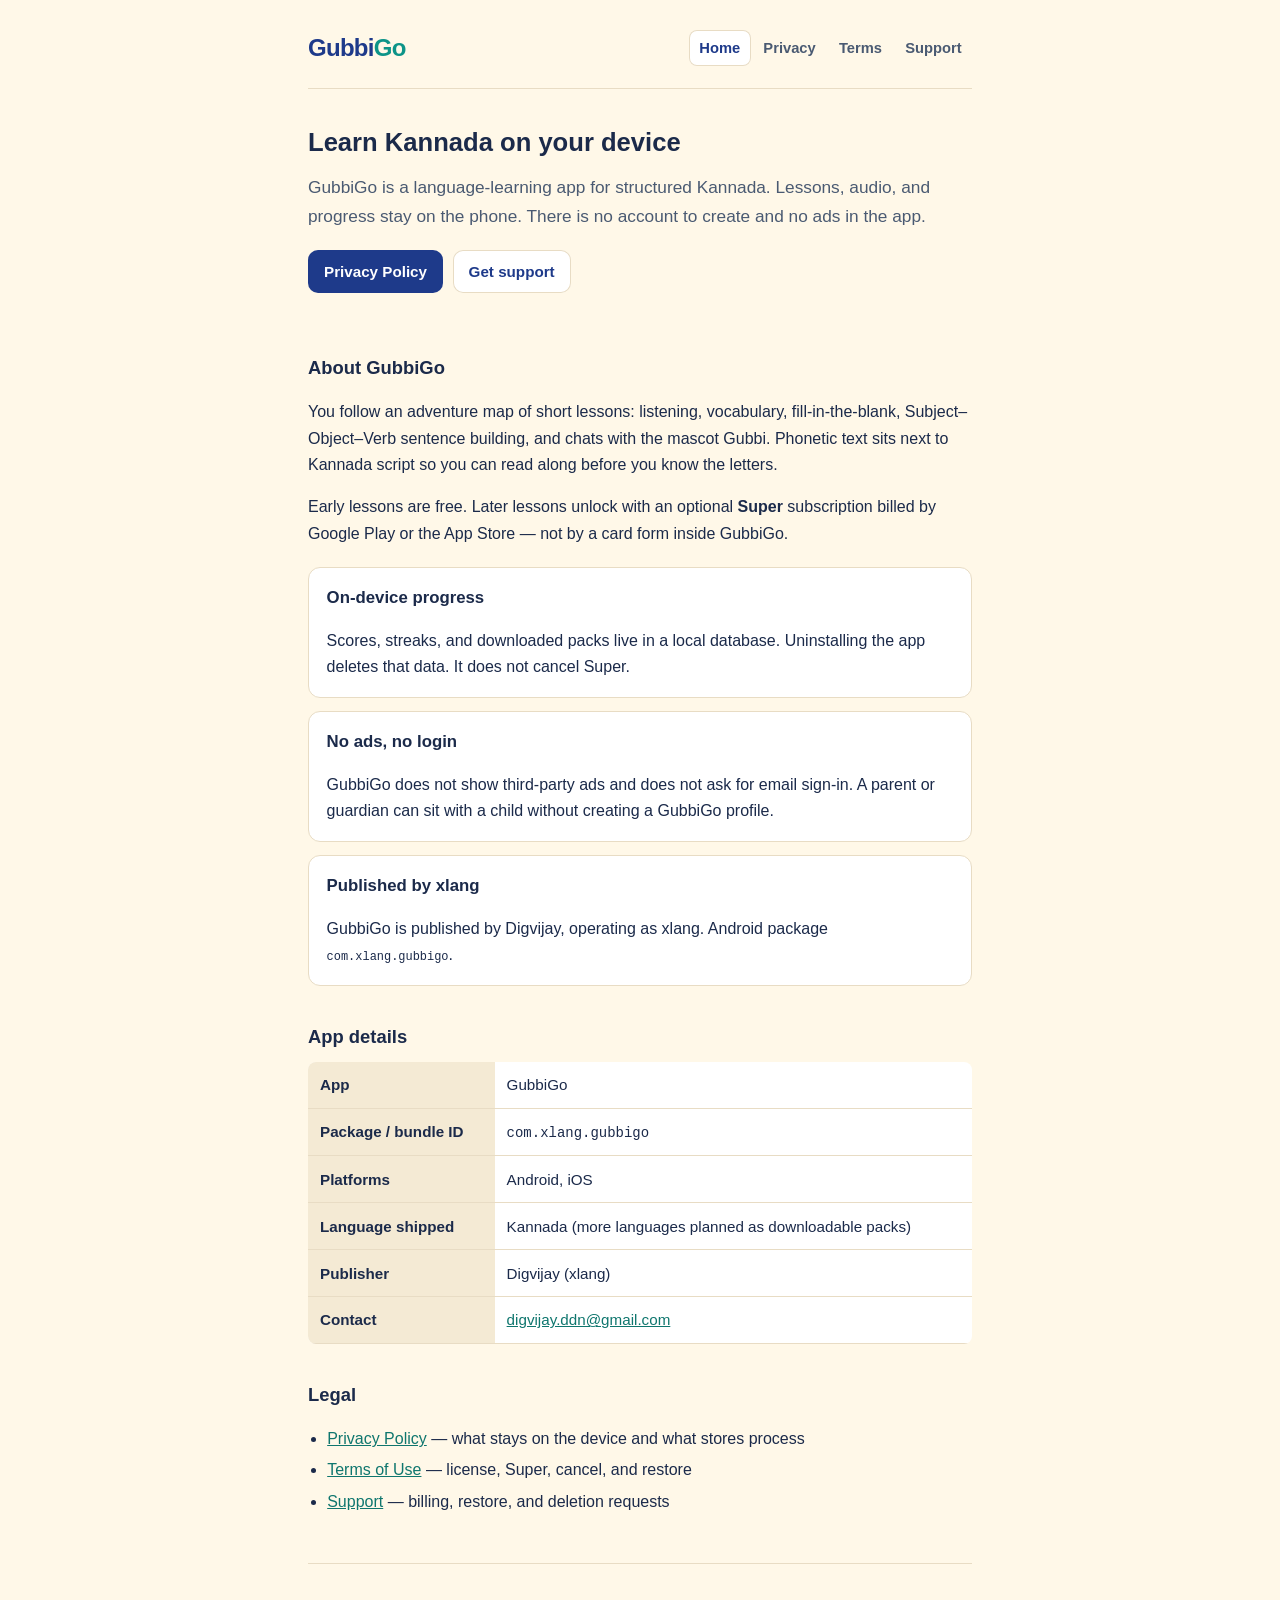
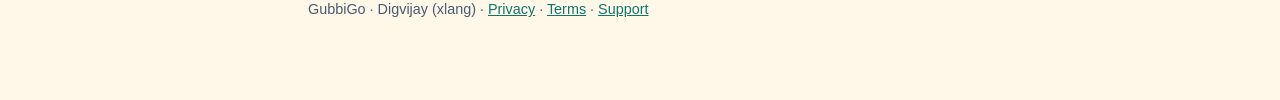
==== index.html @ d664eb17 "Add GubbiGo public site for privacy, terms, and support. Host only the store-facing pages so the app" ====
<!DOCTYPE html>
<html lang="en">
  <head>
    <meta charset="utf-8" />
    <meta name="viewport" content="width=device-width, initial-scale=1" />
    <meta
      name="description"
      content="GubbiGo is a local-first Kannada learning app. Progress stays on your device. No ads. No account."
    />
    <title>GubbiGo — Learn Kannada on your device</title>
    <link rel="icon" href="favicon.png" type="image/png" />
    <link rel="stylesheet" href="styles.css" />
  </head>
  <body>
    <div class="wrap">
      <header class="site-header">
        <a class="wordmark" href="./" aria-label="GubbiGo home">
          <span class="gubbi">Gubbi</span><span class="go">Go</span>
        </a>
        <nav class="site-nav" aria-label="Site">
          <a href="./" aria-current="page">Home</a>
          <a href="privacy/">Privacy</a>
          <a href="terms/">Terms</a>
          <a href="support/">Support</a>
        </nav>
      </header>

      <div class="page-header">
        <h1>Learn Kannada on your device</h1>
        <p class="lede">
          GubbiGo is a language-learning app for structured Kannada. Lessons, audio, and progress
          stay on the phone. There is no account to create and no ads in the app.
        </p>
        <div class="actions">
          <a class="btn" href="privacy/">Privacy Policy</a>
          <a class="btn btn-secondary" href="support/">Get support</a>
        </div>
      </div>

      <section>
        <h2>About GubbiGo</h2>
        <p>
          You follow an adventure map of short lessons: listening, vocabulary, fill-in-the-blank,
          Subject–Object–Verb sentence building, and chats with the mascot Gubbi. Phonetic text
          sits next to Kannada script so you can read along before you know the letters.
        </p>
        <p>
          Early lessons are free. Later lessons unlock with an optional <strong>Super</strong>
          subscription billed by Google Play or the App Store — not by a card form inside GubbiGo.
        </p>
      </section>

      <div class="cards">
        <article class="card">
          <h2>On-device progress</h2>
          <p>
            Scores, streaks, and downloaded packs live in a local database. Uninstalling the app
            deletes that data. It does not cancel Super.
          </p>
        </article>
        <article class="card">
          <h2>No ads, no login</h2>
          <p>
            GubbiGo does not show third-party ads and does not ask for email sign-in. A parent or
            guardian can sit with a child without creating a GubbiGo profile.
          </p>
        </article>
        <article class="card">
          <h2>Published by xlang</h2>
          <p>
            GubbiGo is published by Digvijay, operating as xlang. Android package
            <code>com.xlang.gubbigo</code>.
          </p>
        </article>
      </div>

      <section>
        <h2>App details</h2>
        <table>
          <tbody>
            <tr>
              <th>App</th>
              <td>GubbiGo</td>
            </tr>
            <tr>
              <th>Package / bundle ID</th>
              <td><code>com.xlang.gubbigo</code></td>
            </tr>
            <tr>
              <th>Platforms</th>
              <td>Android, iOS</td>
            </tr>
            <tr>
              <th>Language shipped</th>
              <td>Kannada (more languages planned as downloadable packs)</td>
            </tr>
            <tr>
              <th>Publisher</th>
              <td>Digvijay (xlang)</td>
            </tr>
            <tr>
              <th>Contact</th>
              <td><a href="mailto:digvijay.ddn@gmail.com">digvijay.ddn@gmail.com</a></td>
            </tr>
          </tbody>
        </table>
      </section>

      <section>
        <h2>Legal</h2>
        <ul>
          <li><a href="privacy/">Privacy Policy</a> — what stays on the device and what stores process</li>
          <li><a href="terms/">Terms of Use</a> — license, Super, cancel, and restore</li>
          <li><a href="support/">Support</a> — billing, restore, and deletion requests</li>
        </ul>
      </section>

      <footer>
        <p>
          GubbiGo · Digvijay (xlang) ·
          <a href="privacy/">Privacy</a> ·
          <a href="terms/">Terms</a> ·
          <a href="support/">Support</a>
        </p>
      </footer>
    </div>
  </body>
</html>
---- styles.css ----
:root {
  --bg: #fff8e8;
  --paper: #ffffff;
  --ink: #1b2a4a;
  --muted: #4a5a72;
  --line: #e8dcc4;
  --gubbi: #1e3a8a;
  --go: #0d9488;
  --accent: #ea580c;
  --link: #0f766e;
}

* {
  box-sizing: border-box;
}

html {
  scroll-behavior: smooth;
}

body {
  margin: 0;
  background: var(--bg);
  color: var(--ink);
  font-family:
    -apple-system, BlinkMacSystemFont, "Segoe UI", Roboto, Helvetica, Arial, sans-serif;
  line-height: 1.65;
}

.wrap {
  max-width: 44rem;
  margin: 0 auto;
  padding: 1.25rem 1.25rem 4rem;
}

.site-header {
  display: flex;
  flex-wrap: wrap;
  align-items: center;
  justify-content: space-between;
  gap: 0.75rem 1.25rem;
  padding: 0.5rem 0 1.25rem;
  border-bottom: 1px solid var(--line);
  margin-bottom: 2rem;
}

.wordmark {
  font-size: 1.5rem;
  font-weight: 800;
  letter-spacing: -0.03em;
  margin: 0;
  text-decoration: none;
}

.wordmark .gubbi {
  color: var(--gubbi);
}

.wordmark .go {
  color: var(--go);
}

.site-nav {
  display: flex;
  flex-wrap: wrap;
  gap: 0.35rem 0.15rem;
  background: transparent;
  border: 0;
  padding: 0;
  margin: 0;
}

.site-nav a {
  color: var(--muted);
  text-decoration: none;
  font-size: 0.92rem;
  font-weight: 600;
  padding: 0.35rem 0.65rem;
  border-radius: 8px;
}

.site-nav a:hover,
.site-nav a:focus-visible {
  color: var(--gubbi);
  background: #fff;
}

.site-nav a[aria-current="page"] {
  color: var(--gubbi);
  background: #fff;
  box-shadow: inset 0 0 0 1px var(--line);
}

.page-header {
  padding-bottom: 1.5rem;
  margin-bottom: 1.5rem;
}

.page-header h1 {
  margin: 0;
  font-size: 1.6rem;
  font-weight: 700;
}

.lede {
  margin: 0.65rem 0 0;
  font-size: 1.08rem;
  color: var(--muted);
}

.meta {
  margin: 0.5rem 0 0;
  color: var(--muted);
  font-size: 0.95rem;
}

.toc {
  background: var(--paper);
  border: 1px solid var(--line);
  border-radius: 12px;
  padding: 1rem 1.15rem;
  margin-bottom: 2rem;
}

.toc p {
  margin: 0 0 0.5rem;
  font-weight: 650;
  font-size: 0.9rem;
}

.toc ol {
  margin: 0;
  padding-left: 1.2rem;
}

.toc li {
  margin: 0.2rem 0;
}

h2 {
  font-size: 1.15rem;
  margin: 2.25rem 0 0.6rem;
  scroll-margin-top: 1rem;
}

h3 {
  font-size: 1.02rem;
  margin: 1.4rem 0 0.4rem;
}

p,
li {
  color: var(--ink);
}

ul,
ol {
  padding-left: 1.2rem;
}

li {
  margin: 0.3rem 0;
}

a {
  color: var(--link);
}

code {
  font-size: 0.92em;
}

.note {
  background: var(--paper);
  border: 1px solid var(--line);
  border-left: 4px solid var(--go);
  border-radius: 8px;
  padding: 0.9rem 1rem;
  margin: 1rem 0;
}

.cards {
  display: grid;
  gap: 0.85rem;
  margin: 1.25rem 0 0;
}

.card {
  background: var(--paper);
  border: 1px solid var(--line);
  border-radius: 12px;
  padding: 1rem 1.1rem;
}

.card h2 {
  margin: 0 0 0.4rem;
  font-size: 1.05rem;
}

.card p:last-child {
  margin-bottom: 0;
}

.actions {
  display: flex;
  flex-wrap: wrap;
  gap: 0.6rem;
  margin-top: 1.25rem;
}

.btn {
  display: inline-block;
  background: var(--gubbi);
  color: #fff;
  text-decoration: none;
  font-weight: 650;
  font-size: 0.95rem;
  padding: 0.55rem 1rem;
  border-radius: 10px;
}

.btn:hover,
.btn:focus-visible {
  filter: brightness(1.08);
}

.btn-secondary {
  background: #fff;
  color: var(--gubbi);
  box-shadow: inset 0 0 0 1px var(--line);
}

table {
  width: 100%;
  border-collapse: collapse;
  font-size: 0.95rem;
  background: var(--paper);
  border-radius: 8px;
  overflow: hidden;
}

th,
td {
  text-align: left;
  vertical-align: top;
  padding: 0.65rem 0.75rem;
  border-bottom: 1px solid var(--line);
}

th {
  background: #f4ead4;
  font-weight: 650;
}

footer {
  margin-top: 3rem;
  padding-top: 1.25rem;
  border-top: 1px solid var(--line);
  color: var(--muted);
  font-size: 0.9rem;
}

footer p {
  color: var(--muted);
}

@media (max-width: 40rem) {
  .site-header {
    align-items: flex-start;
  }
}

@media print {
  body {
    background: #fff;
  }

  .site-nav,
  .actions {
    display: none;
  }

  a {
    color: inherit;
    text-decoration: none;
  }
}
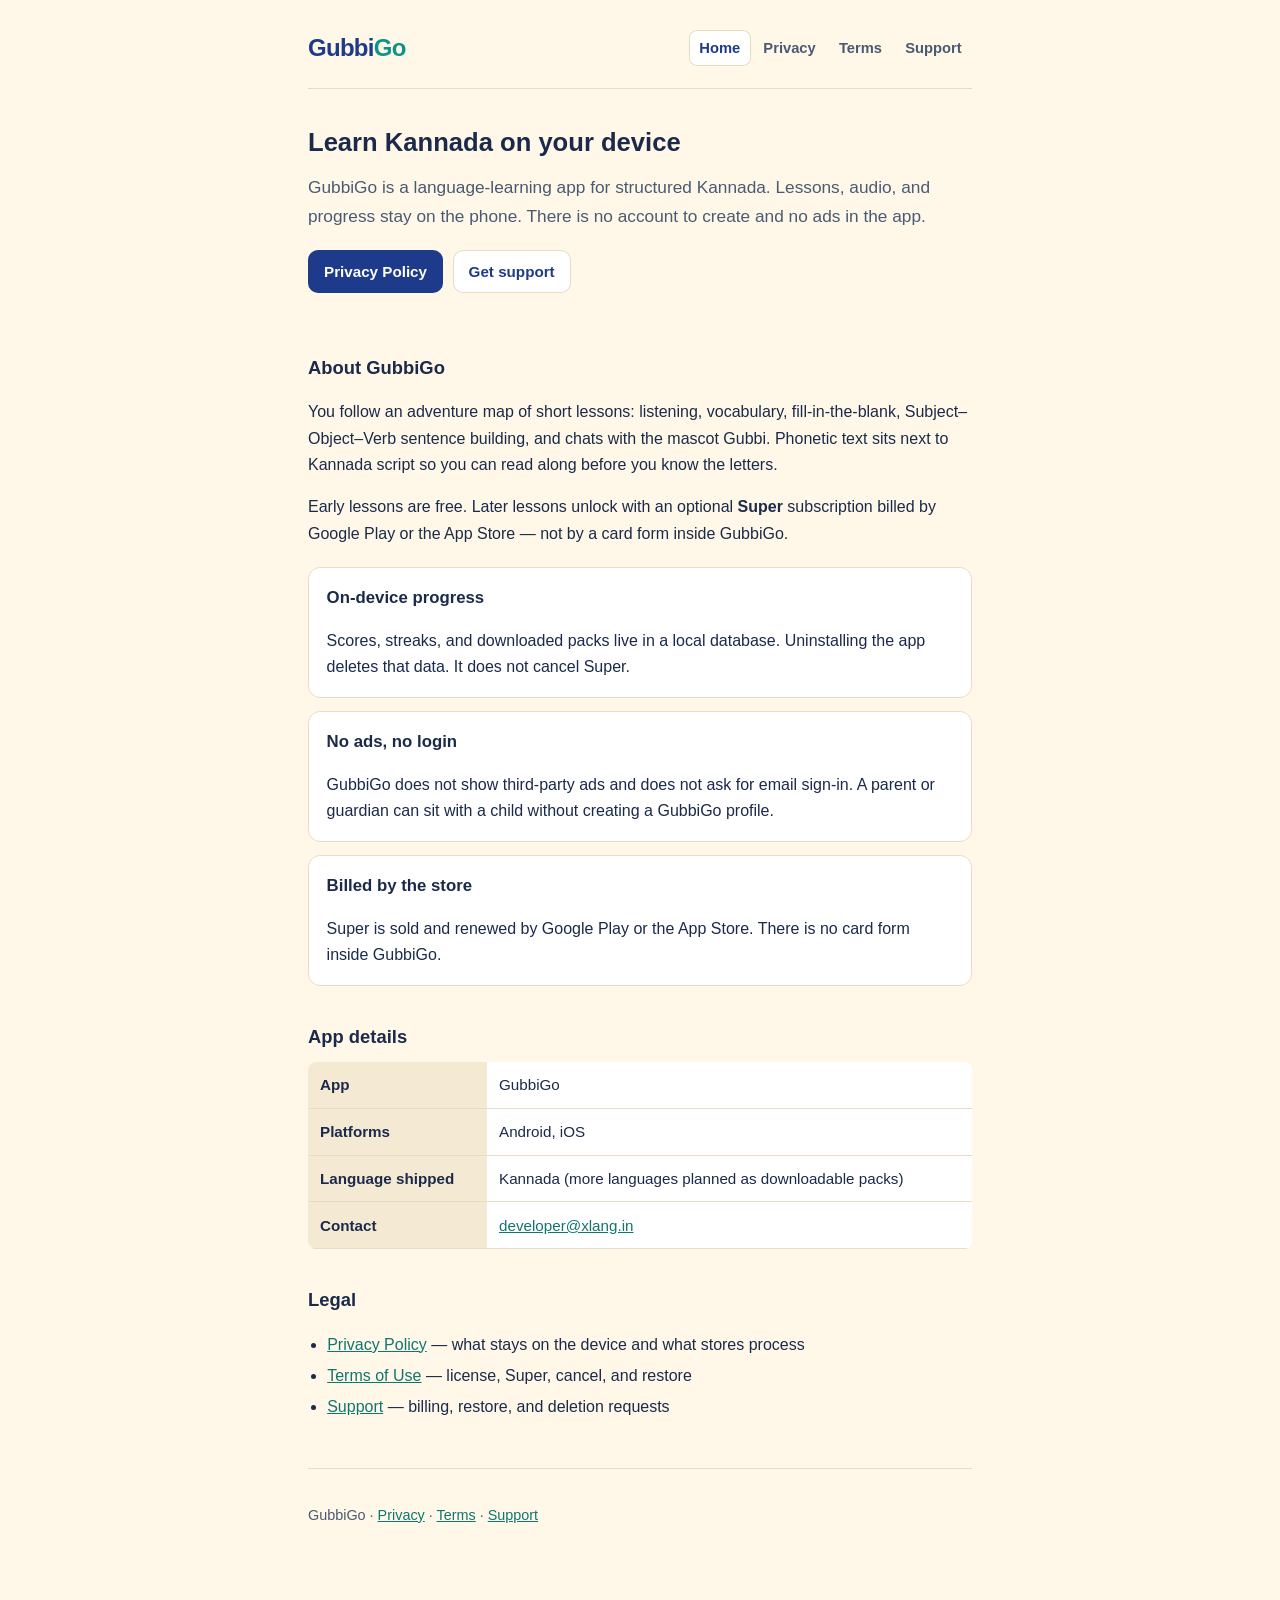
==== commit 8af8de2c: "fix: updating correct info" ====
--- a/index.html
+++ b/index.html
@@ -66,10 +66,10 @@
           </p>
         </article>
         <article class="card">
-          <h2>Published by xlang</h2>
+          <h2>Billed by the store</h2>
           <p>
-            GubbiGo is published by Digvijay, operating as xlang. Android package
-            <code>com.xlang.gubbigo</code>.
+            Super is sold and renewed by Google Play or the App Store. There is no card form
+            inside GubbiGo.
           </p>
         </article>
       </div>
@@ -83,10 +83,6 @@
               <td>GubbiGo</td>
             </tr>
             <tr>
-              <th>Package / bundle ID</th>
-              <td><code>com.xlang.gubbigo</code></td>
-            </tr>
-            <tr>
               <th>Platforms</th>
               <td>Android, iOS</td>
             </tr>
@@ -95,12 +91,8 @@
               <td>Kannada (more languages planned as downloadable packs)</td>
             </tr>
             <tr>
-              <th>Publisher</th>
-              <td>Digvijay (xlang)</td>
-            </tr>
-            <tr>
               <th>Contact</th>
-              <td><a href="mailto:digvijay.ddn@gmail.com">digvijay.ddn@gmail.com</a></td>
+              <td><a href="mailto:developer@xlang.in">developer@xlang.in</a></td>
             </tr>
           </tbody>
         </table>
@@ -117,7 +109,7 @@
 
       <footer>
         <p>
-          GubbiGo · Digvijay (xlang) ·
+          GubbiGo ·
           <a href="privacy/">Privacy</a> ·
           <a href="terms/">Terms</a> ·
           <a href="support/">Support</a>
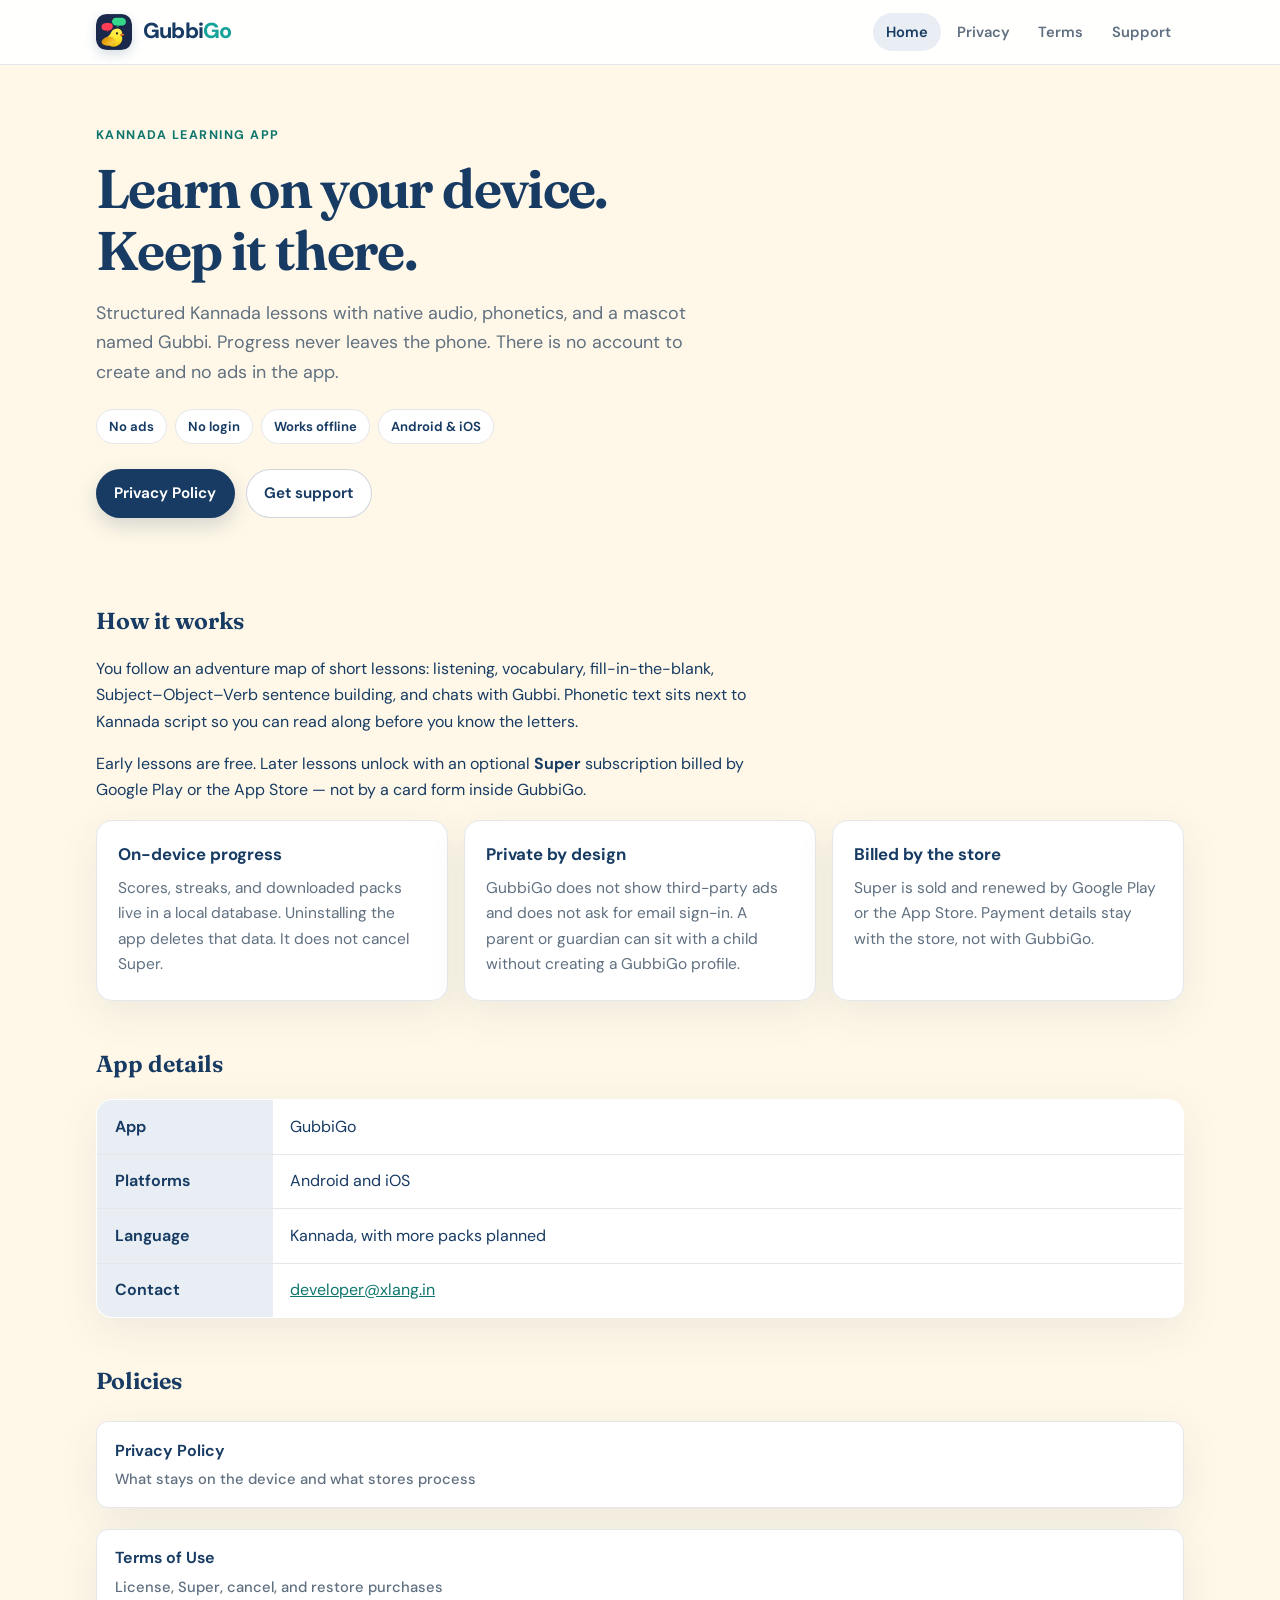
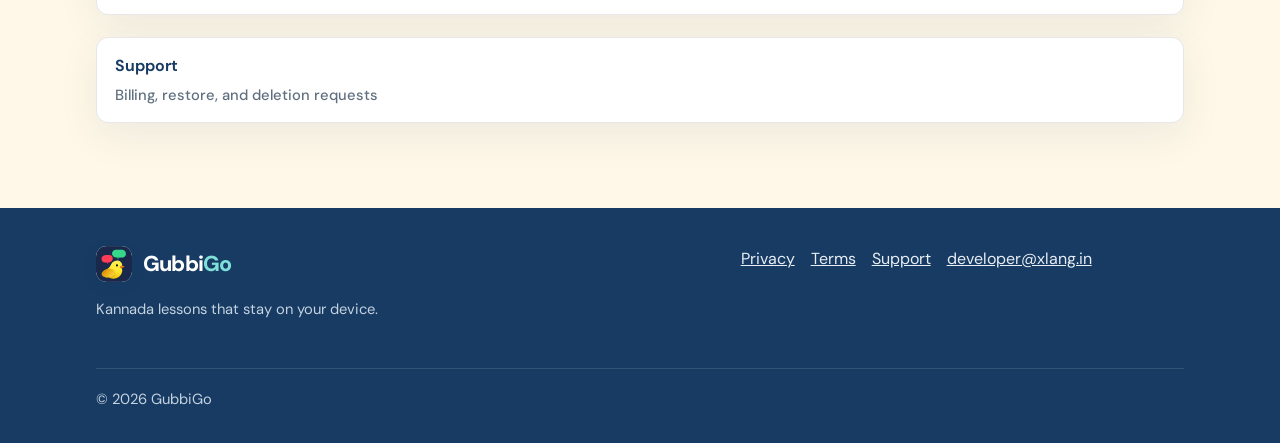
==== commit aec9fcd9: "fix: updating themeing" ====
--- a/index.html
+++ b/index.html
@@ -3,19 +3,27 @@
   <head>
     <meta charset="utf-8" />
     <meta name="viewport" content="width=device-width, initial-scale=1" />
+    <meta name="theme-color" content="#173B63" />
     <meta
       name="description"
-      content="GubbiGo is a local-first Kannada learning app. Progress stays on your device. No ads. No account."
+      content="GubbiGo is a local-first Kannada learning app. Progress stays on your device. We do not show ads. No account required."
     />
     <title>GubbiGo — Learn Kannada on your device</title>
     <link rel="icon" href="favicon.png" type="image/png" />
+    <link rel="preconnect" href="https://fonts.googleapis.com" />
+    <link rel="preconnect" href="https://fonts.gstatic.com" crossorigin />
+    <link
+      href="https://fonts.googleapis.com/css2?family=DM+Sans:ital,opsz,wght@0,9..40,400;0,9..40,500;0,9..40,600;0,9..40,700;1,9..40,400&family=Fraunces:opsz,wght@9..144,600;9..144,700&display=swap"
+      rel="stylesheet"
+    />
     <link rel="stylesheet" href="styles.css" />
   </head>
   <body>
-    <div class="wrap">
-      <header class="site-header">
-        <a class="wordmark" href="./" aria-label="GubbiGo home">
-          <span class="gubbi">Gubbi</span><span class="go">Go</span>
+    <header class="topbar">
+      <div class="topbar-inner">
+        <a class="brand" href="./" aria-label="GubbiGo home">
+          <img src="logo.svg" width="36" height="36" alt="" />
+          <span class="wordmark"><span class="gubbi">Gubbi</span><span class="go">Go</span></span>
         </a>
         <nav class="site-nav" aria-label="Site">
           <a href="./" aria-current="page">Home</a>
@@ -23,26 +31,35 @@
           <a href="terms/">Terms</a>
           <a href="support/">Support</a>
         </nav>
-      </header>
+      </div>
+    </header>
 
-      <div class="page-header">
-        <h1>Learn Kannada on your device</h1>
+    <main class="page">
+      <section class="hero">
+        <p class="eyebrow">Kannada learning app</p>
+        <h1>Learn on your device. Keep it there.</h1>
         <p class="lede">
-          GubbiGo is a language-learning app for structured Kannada. Lessons, audio, and progress
-          stay on the phone. There is no account to create and no ads in the app.
+          Structured Kannada lessons with native audio, phonetics, and a mascot named Gubbi.
+          Progress never leaves the phone. There is no account to create and no ads in the app.
         </p>
+        <div class="pills" aria-label="Highlights">
+          <span class="pill">No ads</span>
+          <span class="pill">No login</span>
+          <span class="pill">Works offline</span>
+          <span class="pill">Android &amp; iOS</span>
+        </div>
         <div class="actions">
           <a class="btn" href="privacy/">Privacy Policy</a>
           <a class="btn btn-secondary" href="support/">Get support</a>
         </div>
-      </div>
+      </section>
 
-      <section>
-        <h2>About GubbiGo</h2>
+      <section class="about">
+        <h2 class="section-title">How it works</h2>
         <p>
           You follow an adventure map of short lessons: listening, vocabulary, fill-in-the-blank,
-          Subject–Object–Verb sentence building, and chats with the mascot Gubbi. Phonetic text
-          sits next to Kannada script so you can read along before you know the letters.
+          Subject–Object–Verb sentence building, and chats with Gubbi. Phonetic text sits next to
+          Kannada script so you can read along before you know the letters.
         </p>
         <p>
           Early lessons are free. Later lessons unlock with an optional <strong>Super</strong>
@@ -59,7 +76,7 @@
           </p>
         </article>
         <article class="card">
-          <h2>No ads, no login</h2>
+          <h2>Private by design</h2>
           <p>
             GubbiGo does not show third-party ads and does not ask for email sign-in. A parent or
             guardian can sit with a child without creating a GubbiGo profile.
@@ -68,53 +85,71 @@
         <article class="card">
           <h2>Billed by the store</h2>
           <p>
-            Super is sold and renewed by Google Play or the App Store. There is no card form
-            inside GubbiGo.
+            Super is sold and renewed by Google Play or the App Store. Payment details stay with
+            the store, not with GubbiGo.
           </p>
         </article>
       </div>
 
-      <section>
-        <h2>App details</h2>
-        <table>
-          <tbody>
-            <tr>
-              <th>App</th>
-              <td>GubbiGo</td>
-            </tr>
-            <tr>
-              <th>Platforms</th>
-              <td>Android, iOS</td>
-            </tr>
-            <tr>
-              <th>Language shipped</th>
-              <td>Kannada (more languages planned as downloadable packs)</td>
-            </tr>
-            <tr>
-              <th>Contact</th>
-              <td><a href="mailto:developer@xlang.in">developer@xlang.in</a></td>
-            </tr>
-          </tbody>
-        </table>
-      </section>
+      <h2 class="section-title">App details</h2>
+      <table class="facts">
+        <tbody>
+          <tr>
+            <th>App</th>
+            <td>GubbiGo</td>
+          </tr>
+          <tr>
+            <th>Platforms</th>
+            <td>Android and iOS</td>
+          </tr>
+          <tr>
+            <th>Language</th>
+            <td>Kannada, with more packs planned</td>
+          </tr>
+          <tr>
+            <th>Contact</th>
+            <td><a href="mailto:developer@xlang.in">developer@xlang.in</a></td>
+          </tr>
+        </tbody>
+      </table>
 
-      <section>
-        <h2>Legal</h2>
-        <ul>
-          <li><a href="privacy/">Privacy Policy</a> — what stays on the device and what stores process</li>
-          <li><a href="terms/">Terms of Use</a> — license, Super, cancel, and restore</li>
-          <li><a href="support/">Support</a> — billing, restore, and deletion requests</li>
-        </ul>
-      </section>
+      <h2 class="section-title">Policies</h2>
+      <ul class="legal-links">
+        <li>
+          <a href="privacy/"
+            >Privacy Policy <span>What stays on the device and what stores process</span></a
+          >
+        </li>
+        <li>
+          <a href="terms/"
+            >Terms of Use <span>License, Super, cancel, and restore purchases</span></a
+          >
+        </li>
+        <li>
+          <a href="support/"
+            >Support <span>Billing, restore, and deletion requests</span></a
+          >
+        </li>
+      </ul>
+    </main>
 
-      <footer>
-        <p>
-          GubbiGo ·
-          <a href="privacy/">Privacy</a> ·
-          <a href="terms/">Terms</a> ·
+    <footer class="site-footer">
+      <div class="footer-inner">
+        <div>
+          <a class="brand" href="./" aria-label="GubbiGo home">
+            <img src="logo.svg" width="36" height="36" alt="" />
+            <span class="wordmark"><span class="gubbi">Gubbi</span><span class="go">Go</span></span>
+          </a>
+          <p>Kannada lessons that stay on your device.</p>
+        </div>
+        <nav class="footer-links" aria-label="Footer">
+          <a href="privacy/">Privacy</a>
+          <a href="terms/">Terms</a>
           <a href="support/">Support</a>
-        </p>
-      </footer>
-    </div>
+          <a href="mailto:developer@xlang.in">developer@xlang.in</a>
+        </nav>
+        <p class="copyright">© 2026 GubbiGo</p>
+      </div>
+    </footer>
   </body>
 </html>
--- a/styles.css
+++ b/styles.css
@@ -1,13 +1,19 @@
 :root {
-  --bg: #fff8e8;
+  --navy: #173b63;
+  --navy-soft: #e8eef4;
+  --teal: #16a39a;
+  --teal-deep: #0f766e;
+  --mango: #f59e0b;
+  --cream: #fff8e8;
   --paper: #ffffff;
-  --ink: #1b2a4a;
-  --muted: #4a5a72;
-  --line: #e8dcc4;
-  --gubbi: #1e3a8a;
-  --go: #0d9488;
-  --accent: #ea580c;
-  --link: #0f766e;
+  --ink: #173b63;
+  --muted: #607080;
+  --line: #e5e7eb;
+  --line-strong: #d1d5db;
+  --shadow: 0 12px 40px rgba(23, 59, 99, 0.08);
+  --radius: 16px;
+  --font: "DM Sans", -apple-system, BlinkMacSystemFont, "Segoe UI", sans-serif;
+  --display: "Fraunces", Georgia, "Times New Roman", serif;
 }
 
 * {
@@ -20,54 +26,83 @@
 
 body {
   margin: 0;
-  background: var(--bg);
+  background: var(--cream);
   color: var(--ink);
-  font-family:
-    -apple-system, BlinkMacSystemFont, "Segoe UI", Roboto, Helvetica, Arial, sans-serif;
+  font-family: var(--font);
   line-height: 1.65;
-}
-
-.wrap {
-  max-width: 44rem;
+  min-height: 100vh;
+}
+
+a {
+  color: var(--teal-deep);
+}
+
+a:hover {
+  color: var(--navy);
+}
+
+img {
+  max-width: 100%;
+}
+
+.topbar {
+  position: sticky;
+  top: 0;
+  z-index: 20;
+  background: rgba(255, 255, 255, 0.92);
+  border-bottom: 1px solid var(--line);
+  backdrop-filter: blur(12px);
+}
+
+.topbar-inner,
+.page,
+.footer-inner {
+  width: min(68rem, calc(100% - 2rem));
   margin: 0 auto;
-  padding: 1.25rem 1.25rem 4rem;
-}
-
-.site-header {
+}
+
+.topbar-inner {
   display: flex;
   flex-wrap: wrap;
   align-items: center;
   justify-content: space-between;
   gap: 0.75rem 1.25rem;
-  padding: 0.5rem 0 1.25rem;
-  border-bottom: 1px solid var(--line);
-  margin-bottom: 2rem;
+  min-height: 4rem;
+}
+
+.brand {
+  display: flex;
+  align-items: center;
+  gap: 0.7rem;
+  text-decoration: none;
+  color: inherit;
+}
+
+.brand img {
+  width: 2.25rem;
+  height: 2.25rem;
+  border-radius: 0.65rem;
+  box-shadow: 0 4px 12px rgba(23, 59, 99, 0.18);
 }
 
 .wordmark {
-  font-size: 1.5rem;
+  font-size: 1.35rem;
   font-weight: 800;
-  letter-spacing: -0.03em;
-  margin: 0;
-  text-decoration: none;
+  letter-spacing: -0.04em;
 }
 
 .wordmark .gubbi {
-  color: var(--gubbi);
+  color: var(--navy);
 }
 
 .wordmark .go {
-  color: var(--go);
+  color: var(--teal);
 }
 
 .site-nav {
   display: flex;
   flex-wrap: wrap;
-  gap: 0.35rem 0.15rem;
-  background: transparent;
-  border: 0;
-  padding: 0;
-  margin: 0;
+  gap: 0.2rem;
 }
 
 .site-nav a {
@@ -75,57 +110,258 @@
   text-decoration: none;
   font-size: 0.92rem;
   font-weight: 600;
-  padding: 0.35rem 0.65rem;
-  border-radius: 8px;
+  padding: 0.45rem 0.8rem;
+  border-radius: 999px;
 }
 
 .site-nav a:hover,
 .site-nav a:focus-visible {
-  color: var(--gubbi);
-  background: #fff;
+  color: var(--navy);
+  background: var(--navy-soft);
 }
 
 .site-nav a[aria-current="page"] {
-  color: var(--gubbi);
-  background: #fff;
-  box-shadow: inset 0 0 0 1px var(--line);
-}
-
-.page-header {
-  padding-bottom: 1.5rem;
-  margin-bottom: 1.5rem;
-}
-
+  color: var(--navy);
+  background: var(--navy-soft);
+}
+
+.page {
+  padding: 2.25rem 0 4rem;
+}
+
+.hero {
+  padding: 1.5rem 0 2.5rem;
+}
+
+.eyebrow {
+  margin: 0 0 0.75rem;
+  color: var(--teal-deep);
+  font-size: 0.78rem;
+  font-weight: 700;
+  letter-spacing: 0.12em;
+  text-transform: uppercase;
+}
+
+.hero h1,
 .page-header h1 {
   margin: 0;
-  font-size: 1.6rem;
-  font-weight: 700;
+  font-family: var(--display);
+  font-weight: 650;
+  letter-spacing: -0.03em;
+  line-height: 1.15;
+  color: var(--navy);
+}
+
+.hero h1 {
+  max-width: 14ch;
+  font-size: clamp(2.2rem, 5vw, 3.4rem);
+}
+
+.page-header h1 {
+  font-size: clamp(1.85rem, 4vw, 2.4rem);
 }
 
 .lede {
-  margin: 0.65rem 0 0;
-  font-size: 1.08rem;
-  color: var(--muted);
+  margin: 1rem 0 0;
+  max-width: 38rem;
+  font-size: 1.12rem;
+  color: var(--muted);
+}
+
+.pills {
+  display: flex;
+  flex-wrap: wrap;
+  gap: 0.5rem;
+  margin: 1.35rem 0 0;
+}
+
+.pill {
+  background: var(--paper);
+  border: 1px solid var(--line);
+  color: var(--navy);
+  font-size: 0.82rem;
+  font-weight: 650;
+  padding: 0.35rem 0.75rem;
+  border-radius: 999px;
+}
+
+.actions {
+  display: flex;
+  flex-wrap: wrap;
+  gap: 0.7rem;
+  margin-top: 1.6rem;
+}
+
+.btn {
+  display: inline-flex;
+  align-items: center;
+  justify-content: center;
+  background: var(--navy);
+  color: #fff;
+  text-decoration: none;
+  font-weight: 650;
+  font-size: 0.95rem;
+  padding: 0.72rem 1.15rem;
+  border-radius: 999px;
+  box-shadow: 0 8px 20px rgba(23, 59, 99, 0.18);
+}
+
+.btn:hover,
+.btn:focus-visible {
+  color: #fff;
+  filter: brightness(1.08);
+}
+
+.btn-secondary {
+  background: var(--paper);
+  color: var(--navy);
+  box-shadow: inset 0 0 0 1px var(--line-strong);
+}
+
+.btn-secondary:hover,
+.btn-secondary:focus-visible {
+  color: var(--navy);
+  background: var(--navy-soft);
+}
+
+.section-title {
+  margin: 2.75rem 0 1rem;
+  font-family: var(--display);
+  font-size: 1.45rem;
+  font-weight: 650;
+}
+
+.about p {
+  max-width: 42rem;
+}
+
+.cards {
+  display: grid;
+  gap: 1rem;
+  margin: 0;
+}
+
+@media (min-width: 48rem) {
+  .cards {
+    grid-template-columns: repeat(3, 1fr);
+  }
+}
+
+.card {
+  background: var(--paper);
+  border: 1px solid var(--line);
+  border-radius: var(--radius);
+  padding: 1.25rem 1.3rem 1.35rem;
+  box-shadow: var(--shadow);
+}
+
+.card h2 {
+  margin: 0 0 0.45rem;
+  font-size: 1.05rem;
+}
+
+.card p {
+  margin: 0;
+  color: var(--muted);
+  font-size: 0.97rem;
+}
+
+.facts {
+  width: 100%;
+  border-collapse: collapse;
+  background: var(--paper);
+  border: 1px solid var(--line);
+  border-radius: var(--radius);
+  overflow: hidden;
+  box-shadow: var(--shadow);
+}
+
+.facts th,
+.facts td {
+  text-align: left;
+  vertical-align: top;
+  padding: 0.85rem 1.1rem;
+  border-bottom: 1px solid var(--line);
+}
+
+.facts tr:last-child th,
+.facts tr:last-child td {
+  border-bottom: 0;
+}
+
+.facts th {
+  width: 11rem;
+  background: var(--navy-soft);
+  font-weight: 650;
+  color: var(--navy);
+}
+
+.legal-links {
+  display: grid;
+  gap: 0.75rem;
+  padding: 0;
+  list-style: none;
+}
+
+.legal-links a {
+  display: block;
+  background: var(--paper);
+  border: 1px solid var(--line);
+  border-radius: 12px;
+  padding: 0.95rem 1.1rem;
+  text-decoration: none;
+  color: var(--navy);
+  font-weight: 650;
+  box-shadow: var(--shadow);
+}
+
+.legal-links a span {
+  display: block;
+  margin-top: 0.2rem;
+  color: var(--muted);
+  font-weight: 500;
+  font-size: 0.92rem;
+}
+
+.page-header {
+  margin-bottom: 1.75rem;
 }
 
 .meta {
-  margin: 0.5rem 0 0;
-  color: var(--muted);
-  font-size: 0.95rem;
+  margin: 0.55rem 0 0;
+  color: var(--muted);
+  font-size: 0.92rem;
+}
+
+.doc {
+  background: var(--paper);
+  border: 1px solid var(--line);
+  border-radius: 20px;
+  padding: 1.35rem 1.35rem 2rem;
+  box-shadow: var(--shadow);
+}
+
+@media (min-width: 48rem) {
+  .doc {
+    padding: 2rem 2.25rem 2.5rem;
+  }
 }
 
 .toc {
-  background: var(--paper);
-  border: 1px solid var(--line);
-  border-radius: 12px;
+  background: var(--cream);
+  border: 1px solid #f0e2c4;
+  border-radius: 14px;
   padding: 1rem 1.15rem;
   margin-bottom: 2rem;
 }
 
 .toc p {
   margin: 0 0 0.5rem;
-  font-weight: 650;
-  font-size: 0.9rem;
+  font-weight: 700;
+  font-size: 0.8rem;
+  letter-spacing: 0.06em;
+  text-transform: uppercase;
+  color: var(--muted);
 }
 
 .toc ol {
@@ -134,23 +370,24 @@
 }
 
 .toc li {
-  margin: 0.2rem 0;
+  margin: 0.22rem 0;
 }
 
 h2 {
-  font-size: 1.15rem;
-  margin: 2.25rem 0 0.6rem;
-  scroll-margin-top: 1rem;
+  font-size: 1.12rem;
+  margin: 2.1rem 0 0.55rem;
+  scroll-margin-top: 5rem;
+  color: var(--navy);
 }
 
 h3 {
   font-size: 1.02rem;
-  margin: 1.4rem 0 0.4rem;
-}
-
-p,
-li {
-  color: var(--ink);
+  margin: 1.35rem 0 0.4rem;
+}
+
+.doc p,
+.doc li {
+  color: #243447;
 }
 
 ul,
@@ -162,122 +399,154 @@
   margin: 0.3rem 0;
 }
 
-a {
-  color: var(--link);
-}
-
 code {
-  font-size: 0.92em;
+  font-size: 0.9em;
+  background: var(--navy-soft);
+  padding: 0.1em 0.35em;
+  border-radius: 4px;
 }
 
 .note {
-  background: var(--paper);
-  border: 1px solid var(--line);
-  border-left: 4px solid var(--go);
-  border-radius: 8px;
-  padding: 0.9rem 1rem;
+  background: #e6f6f5;
+  border: 1px solid #9ed9d5;
+  border-left: 4px solid var(--teal);
+  border-radius: 10px;
+  padding: 0.95rem 1.05rem;
   margin: 1rem 0;
 }
 
-.cards {
-  display: grid;
-  gap: 0.85rem;
-  margin: 1.25rem 0 0;
-}
-
-.card {
-  background: var(--paper);
-  border: 1px solid var(--line);
-  border-radius: 12px;
-  padding: 1rem 1.1rem;
-}
-
-.card h2 {
-  margin: 0 0 0.4rem;
-  font-size: 1.05rem;
-}
-
-.card p:last-child {
-  margin-bottom: 0;
-}
-
-.actions {
-  display: flex;
-  flex-wrap: wrap;
-  gap: 0.6rem;
-  margin-top: 1.25rem;
-}
-
-.btn {
-  display: inline-block;
-  background: var(--gubbi);
-  color: #fff;
-  text-decoration: none;
-  font-weight: 650;
-  font-size: 0.95rem;
-  padding: 0.55rem 1rem;
-  border-radius: 10px;
-}
-
-.btn:hover,
-.btn:focus-visible {
-  filter: brightness(1.08);
-}
-
-.btn-secondary {
-  background: #fff;
-  color: var(--gubbi);
-  box-shadow: inset 0 0 0 1px var(--line);
-}
-
-table {
+.doc table {
   width: 100%;
   border-collapse: collapse;
   font-size: 0.95rem;
-  background: var(--paper);
-  border-radius: 8px;
+  background: var(--cream);
+  border-radius: 10px;
   overflow: hidden;
 }
 
-th,
-td {
+.doc th,
+.doc td {
   text-align: left;
   vertical-align: top;
-  padding: 0.65rem 0.75rem;
+  padding: 0.7rem 0.8rem;
   border-bottom: 1px solid var(--line);
 }
 
-th {
-  background: #f4ead4;
-  font-weight: 650;
-}
-
-footer {
-  margin-top: 3rem;
-  padding-top: 1.25rem;
+.doc th {
+  background: var(--navy-soft);
+  font-weight: 650;
+}
+
+.faq {
+  display: grid;
+  gap: 0.85rem;
+}
+
+.faq article {
+  background: var(--paper);
+  border: 1px solid var(--line);
+  border-radius: 14px;
+  padding: 1.1rem 1.2rem;
+  box-shadow: var(--shadow);
+}
+
+.faq h2 {
+  margin: 0 0 0.45rem;
+}
+
+.faq p:last-child,
+.faq ul:last-child {
+  margin-bottom: 0;
+}
+
+.contact-panel {
+  background: var(--paper);
+  border: 1px solid var(--line);
+  border-radius: var(--radius);
+  padding: 1.25rem 1.35rem;
+  box-shadow: var(--shadow);
+  margin-bottom: 1.25rem;
+}
+
+.contact-panel h2 {
+  margin-top: 0;
+}
+
+.contact-panel a {
+  font-weight: 700;
+}
+
+.doc-note {
+  margin: 2.25rem 0 0;
+  padding-top: 1.15rem;
   border-top: 1px solid var(--line);
   color: var(--muted);
   font-size: 0.9rem;
 }
 
-footer p {
-  color: var(--muted);
-}
-
-@media (max-width: 40rem) {
-  .site-header {
-    align-items: flex-start;
+.site-footer {
+  background: var(--navy);
+  color: #d7e2ee;
+  padding: 2.4rem 0 2rem;
+}
+
+.footer-inner {
+  display: grid;
+  gap: 1.5rem;
+}
+
+@media (min-width: 48rem) {
+  .footer-inner {
+    grid-template-columns: 1.4fr 1fr;
+    align-items: start;
   }
 }
 
+.site-footer .wordmark .gubbi {
+  color: #fff;
+}
+
+.site-footer .wordmark .go {
+  color: #7ee0d8;
+}
+
+.site-footer p {
+  color: #c5d2e0;
+  font-size: 0.92rem;
+}
+
+.footer-links {
+  display: flex;
+  flex-wrap: wrap;
+  gap: 0.35rem 1rem;
+}
+
+.site-footer a {
+  color: #e8eef4;
+}
+
+.copyright {
+  grid-column: 1 / -1;
+  margin: 0.5rem 0 0;
+  padding-top: 1.1rem;
+  border-top: 1px solid rgba(255, 255, 255, 0.12);
+  font-size: 0.82rem;
+  color: #9fb0c3;
+}
+
 @media print {
-  body {
+  .topbar,
+  .site-nav,
+  .actions,
+  .site-footer {
+    display: none;
+  }
+
+  body,
+  .doc {
     background: #fff;
-  }
-
-  .site-nav,
-  .actions {
-    display: none;
+    box-shadow: none;
+    border: 0;
   }
 
   a {
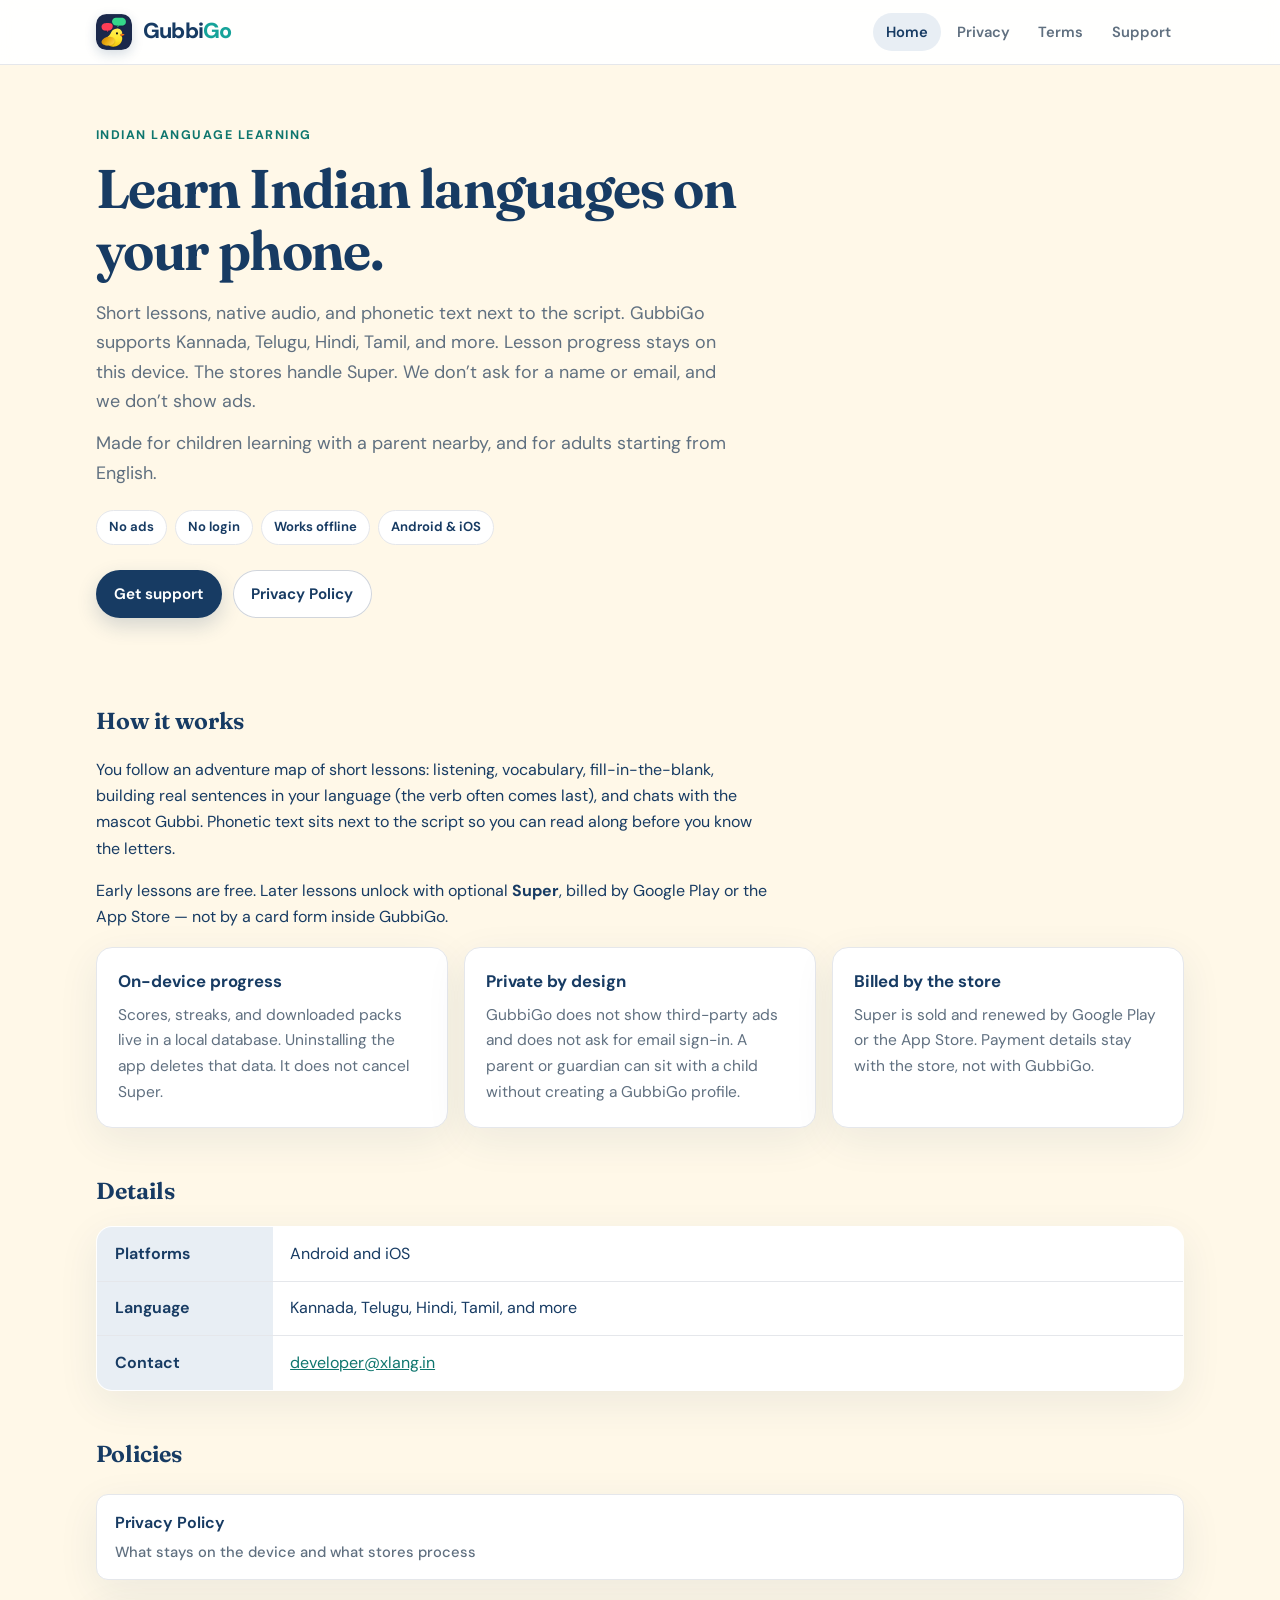
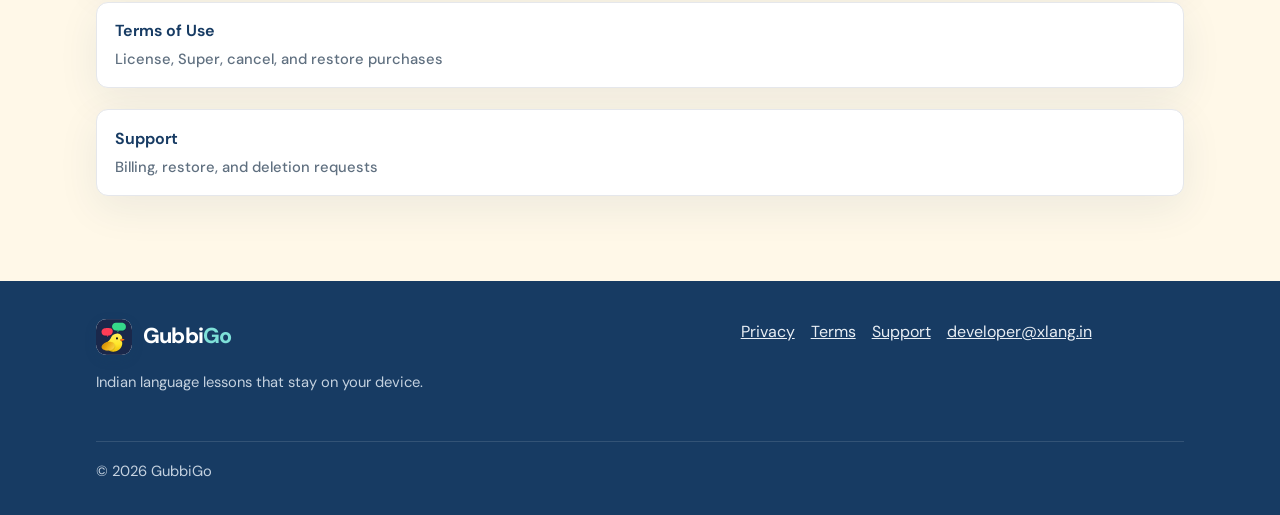
==== commit 571fa5fa: "fix: updating content" ====
--- a/index.html
+++ b/index.html
@@ -6,9 +6,9 @@
     <meta name="theme-color" content="#173B63" />
     <meta
       name="description"
-      content="GubbiGo is a local-first Kannada learning app. Progress stays on your device. We do not show ads. No account required."
+      content="GubbiGo teaches Indian languages including Kannada, Telugu, Hindi, and Tamil. Progress stays on your device. No ads. No account."
     />
-    <title>GubbiGo — Learn Kannada on your device</title>
+    <title>GubbiGo — Learn Indian languages on your phone</title>
     <link rel="icon" href="favicon.png" type="image/png" />
     <link rel="preconnect" href="https://fonts.googleapis.com" />
     <link rel="preconnect" href="https://fonts.gstatic.com" crossorigin />
@@ -36,11 +36,15 @@
 
     <main class="page">
       <section class="hero">
-        <p class="eyebrow">Kannada learning app</p>
-        <h1>Learn on your device. Keep it there.</h1>
+        <p class="eyebrow">Indian language learning</p>
+        <h1>Learn Indian languages on your phone.</h1>
         <p class="lede">
-          Structured Kannada lessons with native audio, phonetics, and a mascot named Gubbi.
-          Progress never leaves the phone. There is no account to create and no ads in the app.
+          Short lessons, native audio, and phonetic text next to the script. GubbiGo supports
+          Kannada, Telugu, Hindi, Tamil, and more. Lesson progress stays on this device. The
+          stores handle Super. We don’t ask for a name or email, and we don’t show ads.
+        </p>
+        <p class="lede">
+          Made for children learning with a parent nearby, and for adults starting from English.
         </p>
         <div class="pills" aria-label="Highlights">
           <span class="pill">No ads</span>
@@ -49,8 +53,8 @@
           <span class="pill">Android &amp; iOS</span>
         </div>
         <div class="actions">
-          <a class="btn" href="privacy/">Privacy Policy</a>
-          <a class="btn btn-secondary" href="support/">Get support</a>
+          <a class="btn" href="support/">Get support</a>
+          <a class="btn btn-secondary" href="privacy/">Privacy Policy</a>
         </div>
       </section>
 
@@ -58,12 +62,13 @@
         <h2 class="section-title">How it works</h2>
         <p>
           You follow an adventure map of short lessons: listening, vocabulary, fill-in-the-blank,
-          Subject–Object–Verb sentence building, and chats with Gubbi. Phonetic text sits next to
-          Kannada script so you can read along before you know the letters.
+          building real sentences in your language (the verb often comes last), and chats with the
+          mascot Gubbi. Phonetic text sits next to the script so you can read along before you
+          know the letters.
         </p>
         <p>
-          Early lessons are free. Later lessons unlock with an optional <strong>Super</strong>
-          subscription billed by Google Play or the App Store — not by a card form inside GubbiGo.
+          Early lessons are free. Later lessons unlock with optional <strong>Super</strong>, billed
+          by Google Play or the App Store — not by a card form inside GubbiGo.
         </p>
       </section>
 
@@ -91,20 +96,16 @@
         </article>
       </div>
 
-      <h2 class="section-title">App details</h2>
+      <h2 class="section-title">Details</h2>
       <table class="facts">
         <tbody>
-          <tr>
-            <th>App</th>
-            <td>GubbiGo</td>
-          </tr>
           <tr>
             <th>Platforms</th>
             <td>Android and iOS</td>
           </tr>
           <tr>
             <th>Language</th>
-            <td>Kannada, with more packs planned</td>
+            <td>Kannada, Telugu, Hindi, Tamil, and more</td>
           </tr>
           <tr>
             <th>Contact</th>
@@ -140,7 +141,7 @@
             <img src="logo.svg" width="36" height="36" alt="" />
             <span class="wordmark"><span class="gubbi">Gubbi</span><span class="go">Go</span></span>
           </a>
-          <p>Kannada lessons that stay on your device.</p>
+          <p>Indian language lessons that stay on your device.</p>
         </div>
         <nav class="footer-links" aria-label="Footer">
           <a href="privacy/">Privacy</a>
--- a/styles.css
+++ b/styles.css
@@ -153,7 +153,7 @@
 }
 
 .hero h1 {
-  max-width: 14ch;
+  max-width: 18ch;
   font-size: clamp(2.2rem, 5vw, 3.4rem);
 }
 
@@ -163,9 +163,13 @@
 
 .lede {
   margin: 1rem 0 0;
-  max-width: 38rem;
+  max-width: 40rem;
   font-size: 1.12rem;
   color: var(--muted);
+}
+
+.lede + .lede {
+  margin-top: 0.75rem;
 }
 
 .pills {
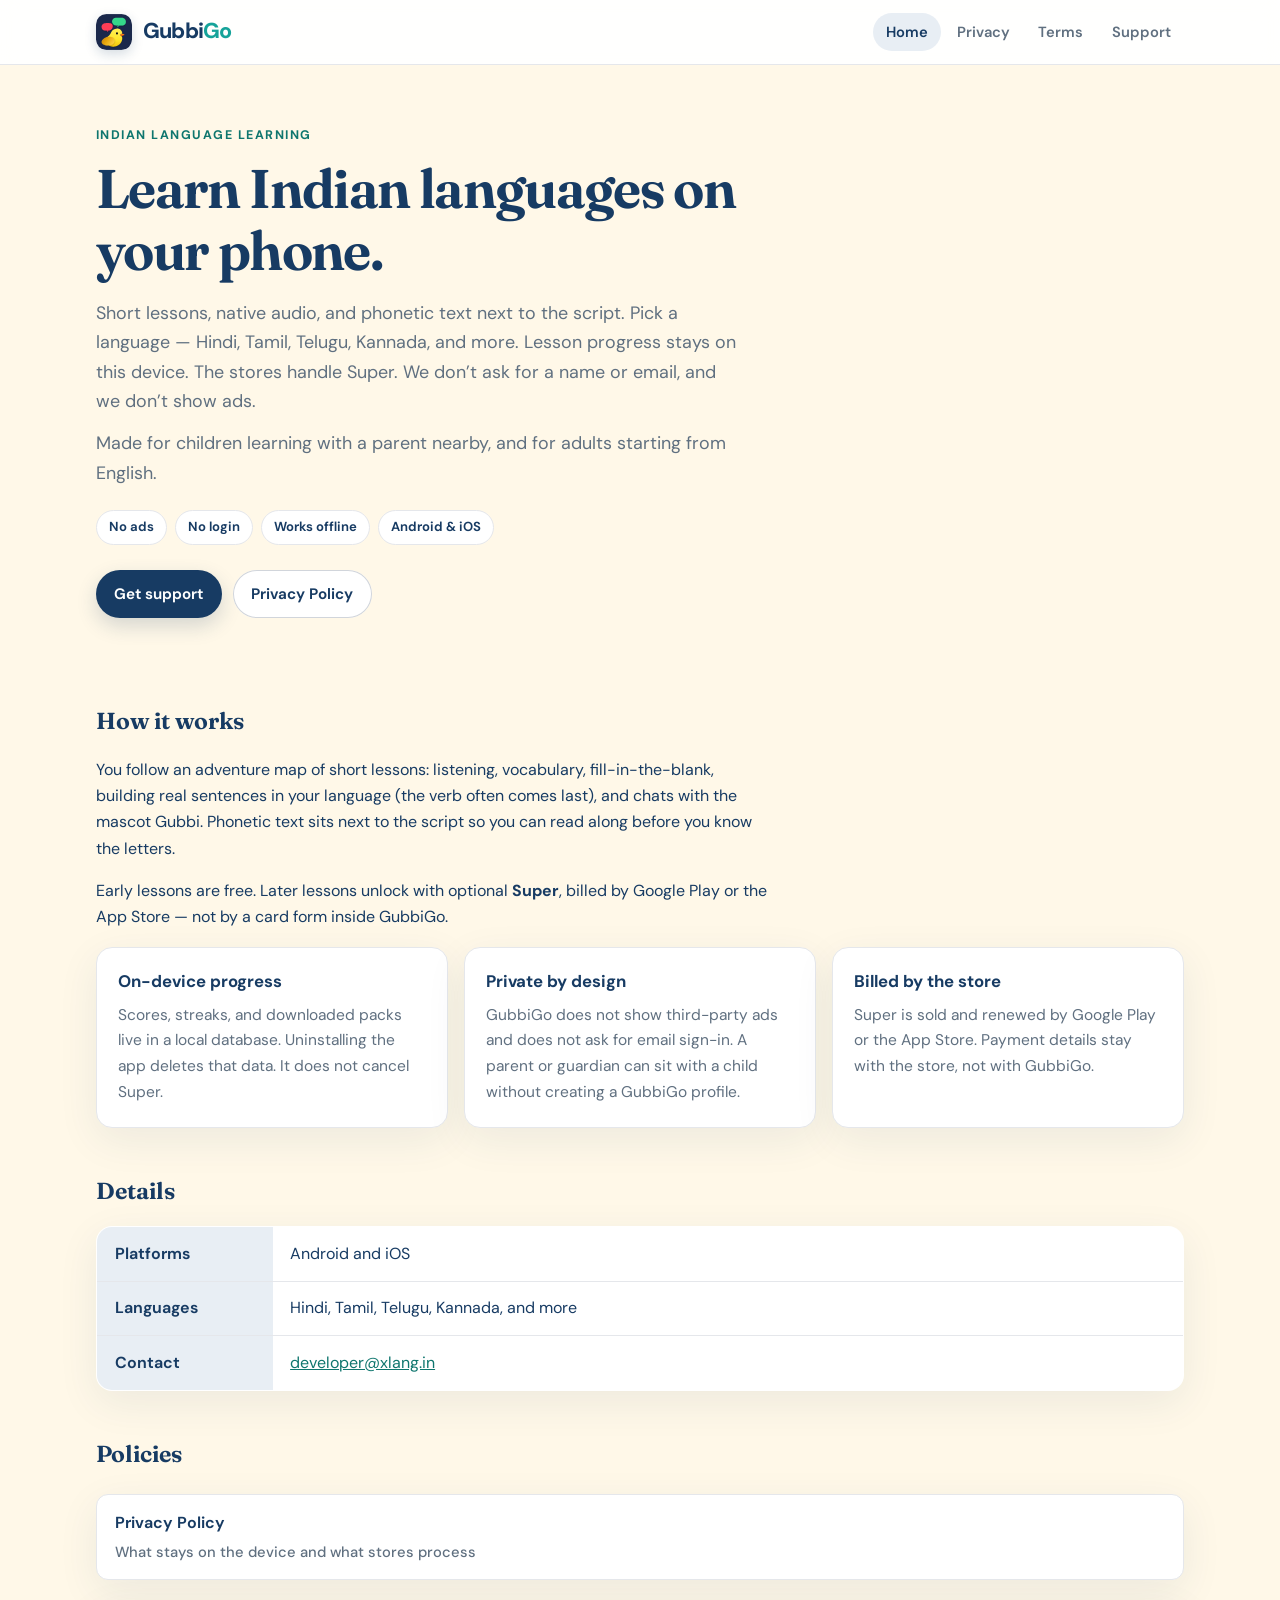
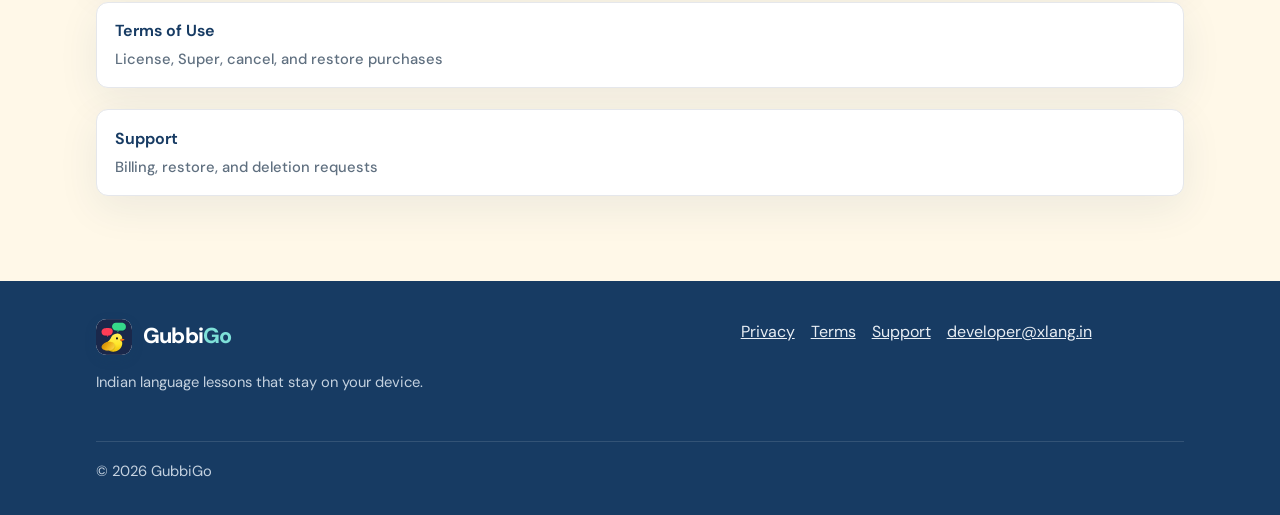
==== commit 1abf0433: "fix: updating content" ====
--- a/index.html
+++ b/index.html
@@ -6,7 +6,7 @@
     <meta name="theme-color" content="#173B63" />
     <meta
       name="description"
-      content="GubbiGo teaches Indian languages including Kannada, Telugu, Hindi, and Tamil. Progress stays on your device. No ads. No account."
+      content="GubbiGo teaches Indian languages with short lessons and native audio. Progress stays on your device. No ads. No account."
     />
     <title>GubbiGo — Learn Indian languages on your phone</title>
     <link rel="icon" href="favicon.png" type="image/png" />
@@ -39,8 +39,8 @@
         <p class="eyebrow">Indian language learning</p>
         <h1>Learn Indian languages on your phone.</h1>
         <p class="lede">
-          Short lessons, native audio, and phonetic text next to the script. GubbiGo supports
-          Kannada, Telugu, Hindi, Tamil, and more. Lesson progress stays on this device. The
+          Short lessons, native audio, and phonetic text next to the script. Pick a language —
+          Hindi, Tamil, Telugu, Kannada, and more. Lesson progress stays on this device. The
           stores handle Super. We don’t ask for a name or email, and we don’t show ads.
         </p>
         <p class="lede">
@@ -104,8 +104,8 @@
             <td>Android and iOS</td>
           </tr>
           <tr>
-            <th>Language</th>
-            <td>Kannada, Telugu, Hindi, Tamil, and more</td>
+            <th>Languages</th>
+            <td>Hindi, Tamil, Telugu, Kannada, and more</td>
           </tr>
           <tr>
             <th>Contact</th>
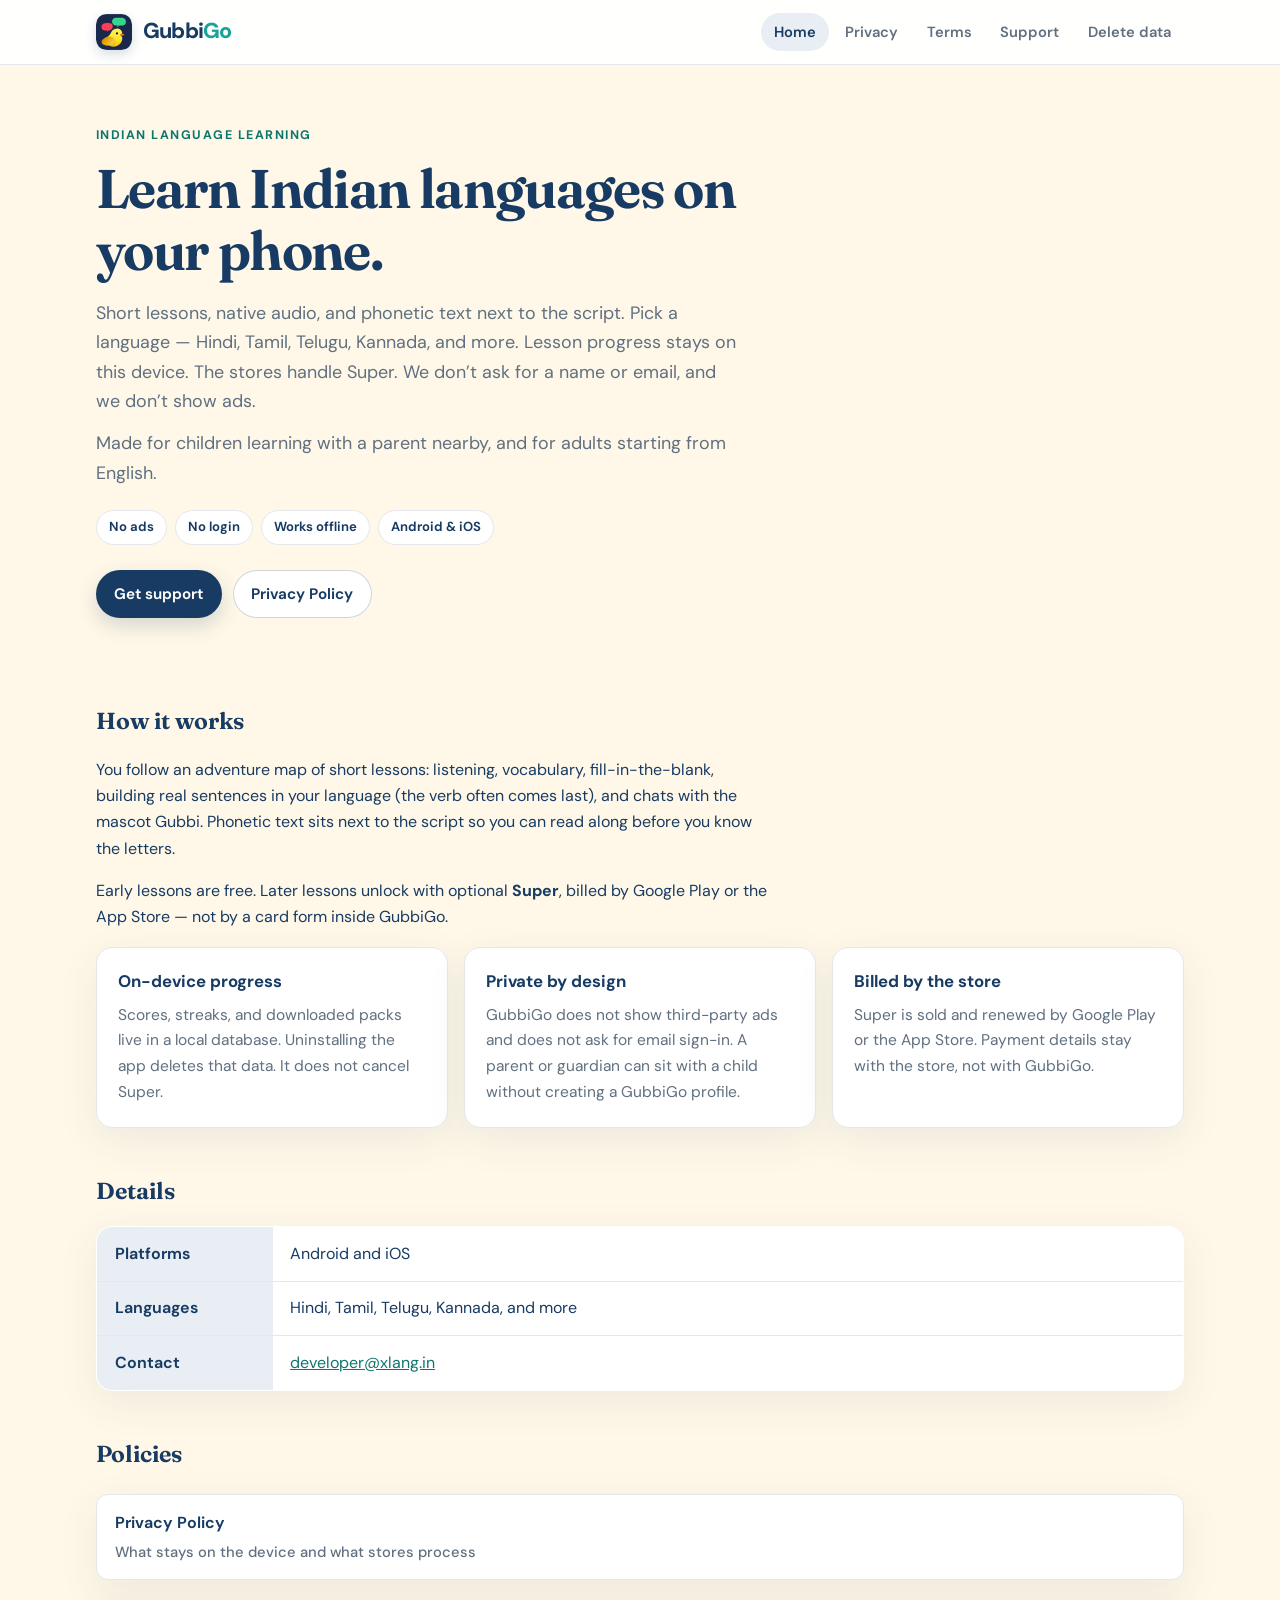
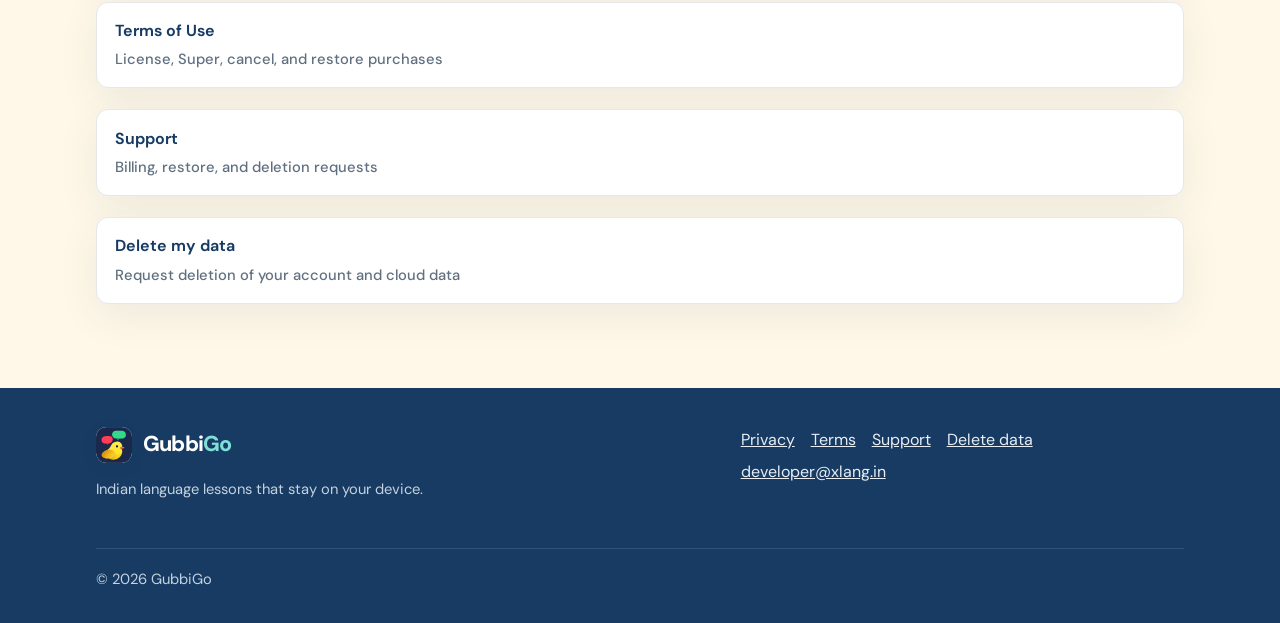
==== commit 1beae76a: "feat: add a Delete my data request page Give Play and App Store users a public form to request accou" ====
--- a/index.html
+++ b/index.html
@@ -30,6 +30,7 @@
           <a href="privacy/">Privacy</a>
           <a href="terms/">Terms</a>
           <a href="support/">Support</a>
+          <a href="delete-data/">Delete data</a>
         </nav>
       </div>
     </header>
@@ -131,6 +132,11 @@
             >Support <span>Billing, restore, and deletion requests</span></a
           >
         </li>
+        <li>
+          <a href="delete-data/"
+            >Delete my data <span>Request deletion of your account and cloud data</span></a
+          >
+        </li>
       </ul>
     </main>
 
@@ -147,6 +153,7 @@
           <a href="privacy/">Privacy</a>
           <a href="terms/">Terms</a>
           <a href="support/">Support</a>
+          <a href="delete-data/">Delete data</a>
           <a href="mailto:developer@xlang.in">developer@xlang.in</a>
         </nav>
         <p class="copyright">© 2026 GubbiGo</p>
--- a/styles.css
+++ b/styles.css
@@ -228,6 +228,111 @@
   background: var(--navy-soft);
 }
 
+button.btn {
+  border: 0;
+  cursor: pointer;
+  font-family: inherit;
+}
+
+button.btn:disabled {
+  opacity: 0.65;
+  cursor: not-allowed;
+  filter: none;
+}
+
+.request-form {
+  margin-top: 1.5rem;
+  display: grid;
+  gap: 1.05rem;
+}
+
+.form-field {
+  display: grid;
+  gap: 0.35rem;
+}
+
+.form-field label {
+  font-weight: 650;
+  color: var(--navy);
+}
+
+.form-field input,
+.form-field select,
+.form-field textarea {
+  width: 100%;
+  font-family: inherit;
+  font-size: 1rem;
+  color: var(--ink);
+  background: var(--cream);
+  border: 1px solid var(--line-strong);
+  border-radius: 10px;
+  padding: 0.7rem 0.85rem;
+}
+
+.form-field textarea {
+  resize: vertical;
+  min-height: 6.5rem;
+}
+
+.form-field input:focus,
+.form-field select:focus,
+.form-field textarea:focus {
+  outline: 2px solid var(--teal);
+  outline-offset: 1px;
+  border-color: var(--teal);
+}
+
+.form-hint {
+  margin: 0;
+  color: var(--muted);
+  font-size: 0.88rem;
+}
+
+.form-check {
+  display: flex;
+  gap: 0.7rem;
+  align-items: flex-start;
+  color: #243447;
+}
+
+.form-check input {
+  margin-top: 0.3rem;
+  width: 1.05rem;
+  height: 1.05rem;
+  accent-color: var(--teal-deep);
+}
+
+.form-actions {
+  display: flex;
+  flex-wrap: wrap;
+  gap: 0.7rem;
+  margin-top: 0.35rem;
+}
+
+.form-status {
+  margin: 0;
+  min-height: 1.4em;
+  color: var(--muted);
+  font-size: 0.95rem;
+}
+
+.form-status-ok {
+  color: var(--teal-deep);
+  font-weight: 650;
+}
+
+.form-status-warn {
+  color: var(--navy);
+}
+
+.hp {
+  position: absolute;
+  left: -10000px;
+  width: 1px;
+  height: 1px;
+  overflow: hidden;
+}
+
 .section-title {
   margin: 2.75rem 0 1rem;
   font-family: var(--display);
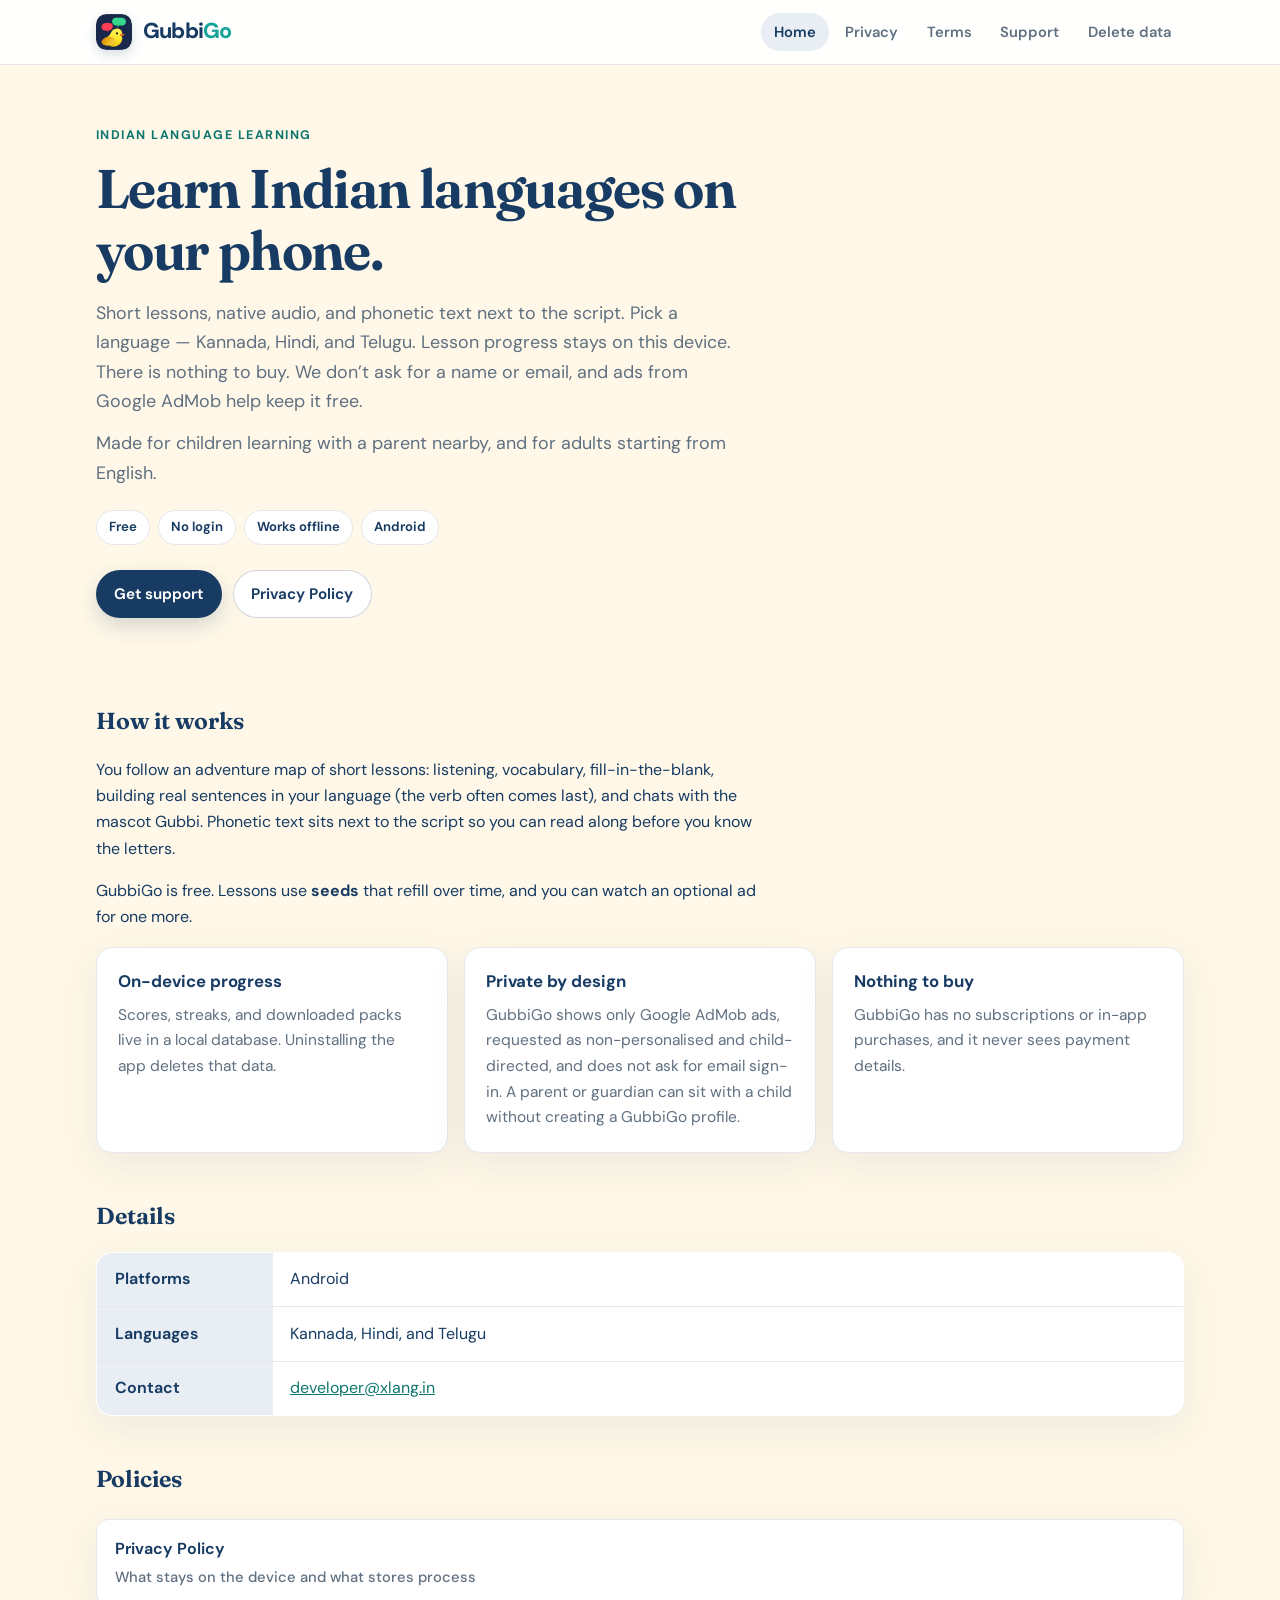
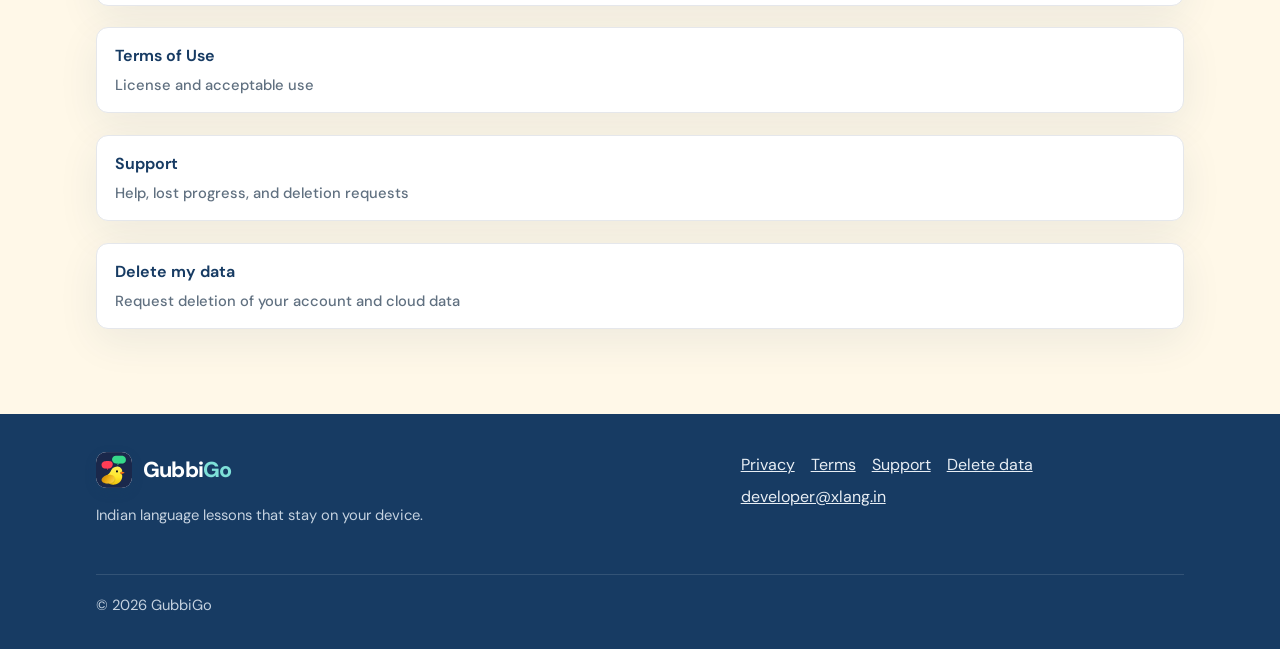
==== commit ed7b2514: "fix: update the policies and pages for no payments, ads and 90-day retention The pages still describ" ====
--- a/index.html
+++ b/index.html
@@ -6,7 +6,7 @@
     <meta name="theme-color" content="#173B63" />
     <meta
       name="description"
-      content="GubbiGo teaches Indian languages with short lessons and native audio. Progress stays on your device. No ads. No account."
+      content="GubbiGo teaches Indian languages with short lessons and native audio. Progress stays on your device. Free, with optional ads. No account needed."
     />
     <title>GubbiGo — Learn Indian languages on your phone</title>
     <link rel="icon" href="favicon.png" type="image/png" />
@@ -41,17 +41,18 @@
         <h1>Learn Indian languages on your phone.</h1>
         <p class="lede">
           Short lessons, native audio, and phonetic text next to the script. Pick a language —
-          Hindi, Tamil, Telugu, Kannada, and more. Lesson progress stays on this device. The
-          stores handle Super. We don’t ask for a name or email, and we don’t show ads.
+          Kannada, Hindi, and Telugu. Lesson progress stays on this device. There
+          is nothing to buy. We don’t ask for a name or email, and ads from Google AdMob help keep
+          it free.
         </p>
         <p class="lede">
           Made for children learning with a parent nearby, and for adults starting from English.
         </p>
         <div class="pills" aria-label="Highlights">
-          <span class="pill">No ads</span>
+          <span class="pill">Free</span>
           <span class="pill">No login</span>
           <span class="pill">Works offline</span>
-          <span class="pill">Android &amp; iOS</span>
+          <span class="pill">Android</span>
         </div>
         <div class="actions">
           <a class="btn" href="support/">Get support</a>
@@ -68,8 +69,8 @@
           know the letters.
         </p>
         <p>
-          Early lessons are free. Later lessons unlock with optional <strong>Super</strong>, billed
-          by Google Play or the App Store — not by a card form inside GubbiGo.
+          GubbiGo is free. Lessons use <strong>seeds</strong> that refill over time, and you can
+          watch an optional ad for one more.
         </p>
       </section>
 
@@ -78,21 +79,21 @@
           <h2>On-device progress</h2>
           <p>
             Scores, streaks, and downloaded packs live in a local database. Uninstalling the app
-            deletes that data. It does not cancel Super.
+            deletes that data.
           </p>
         </article>
         <article class="card">
           <h2>Private by design</h2>
           <p>
-            GubbiGo does not show third-party ads and does not ask for email sign-in. A parent or
-            guardian can sit with a child without creating a GubbiGo profile.
+            GubbiGo shows only Google AdMob ads, requested as non-personalised and child-directed,
+            and does not ask for email sign-in. A parent or guardian can sit with a child without
+            creating a GubbiGo profile.
           </p>
         </article>
         <article class="card">
-          <h2>Billed by the store</h2>
+          <h2>Nothing to buy</h2>
           <p>
-            Super is sold and renewed by Google Play or the App Store. Payment details stay with
-            the store, not with GubbiGo.
+            GubbiGo has no subscriptions or in-app purchases, and it never sees payment details.
           </p>
         </article>
       </div>
@@ -102,11 +103,11 @@
         <tbody>
           <tr>
             <th>Platforms</th>
-            <td>Android and iOS</td>
+            <td>Android</td>
           </tr>
           <tr>
             <th>Languages</th>
-            <td>Hindi, Tamil, Telugu, Kannada, and more</td>
+            <td>Kannada, Hindi, and Telugu</td>
           </tr>
           <tr>
             <th>Contact</th>
@@ -124,12 +125,12 @@
         </li>
         <li>
           <a href="terms/"
-            >Terms of Use <span>License, Super, cancel, and restore purchases</span></a
+            >Terms of Use <span>License and acceptable use</span></a
           >
         </li>
         <li>
           <a href="support/"
-            >Support <span>Billing, restore, and deletion requests</span></a
+            >Support <span>Help, lost progress, and deletion requests</span></a
           >
         </li>
         <li>
